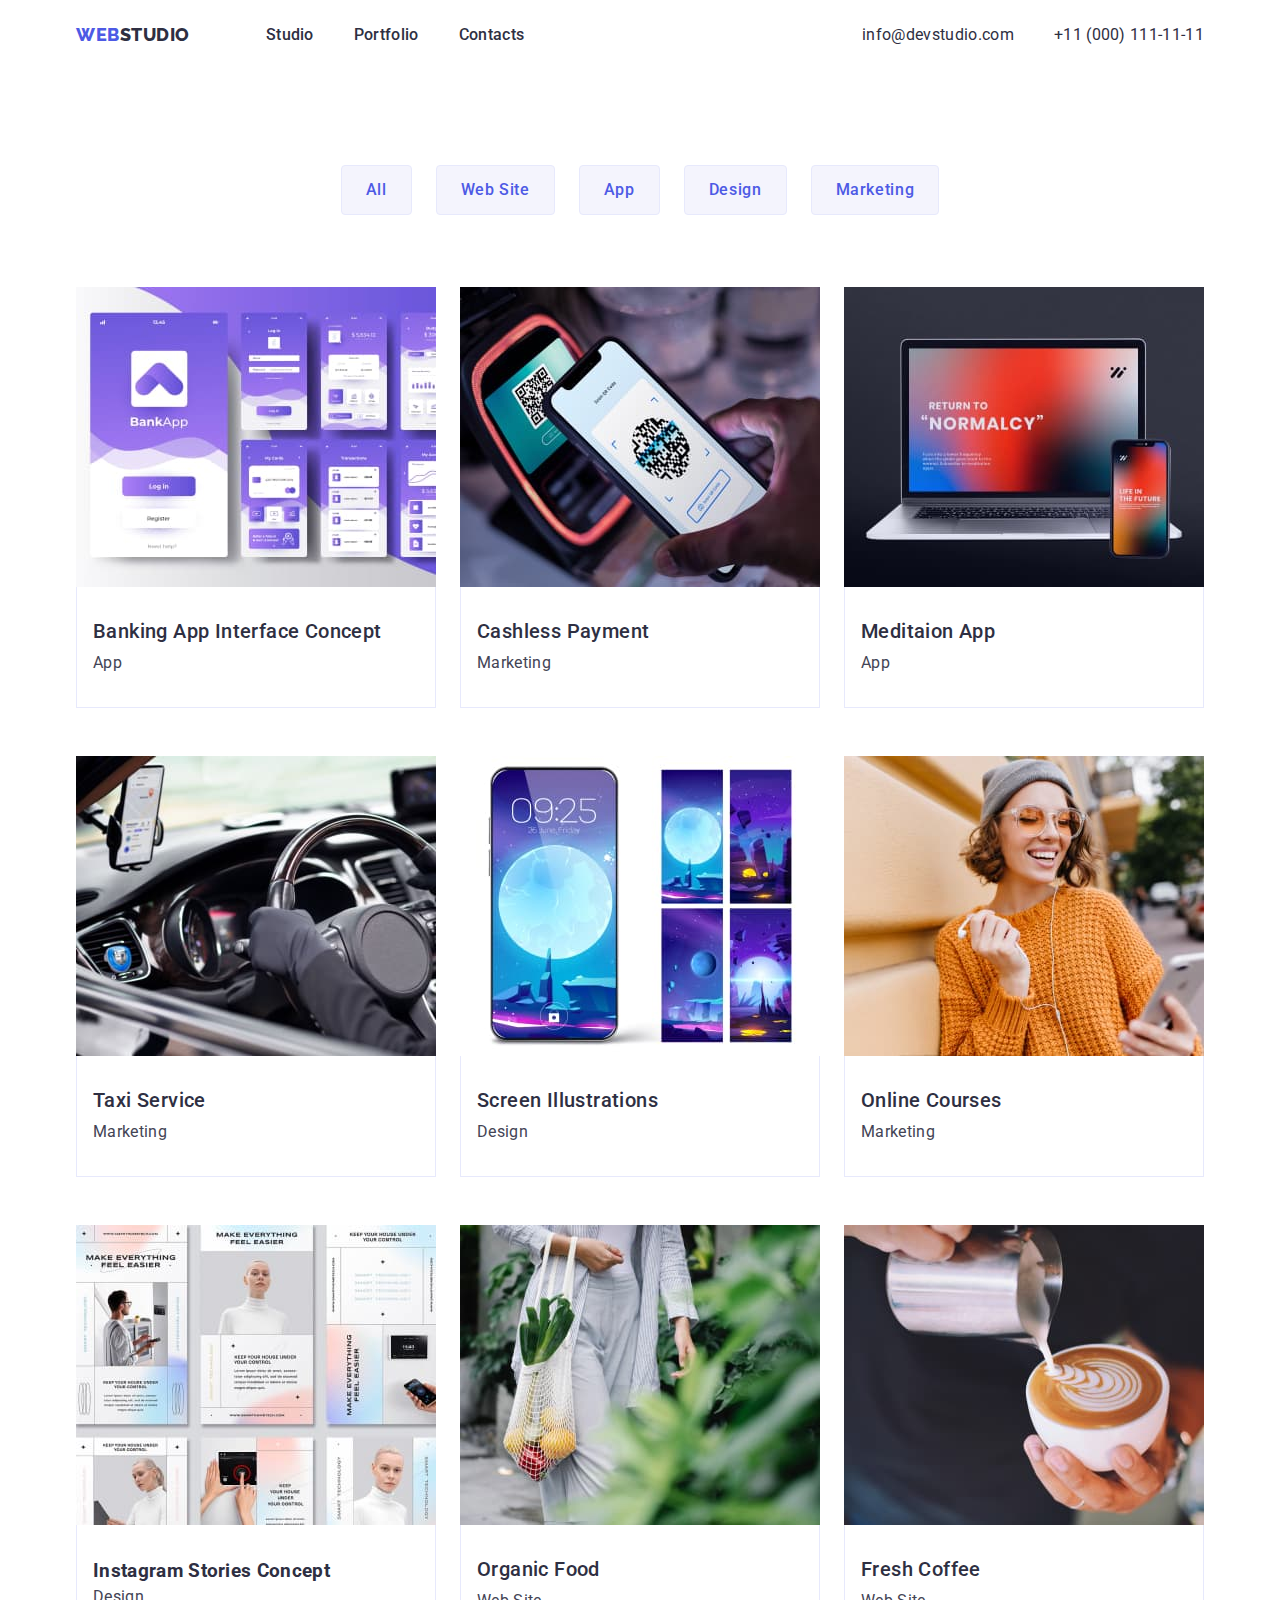
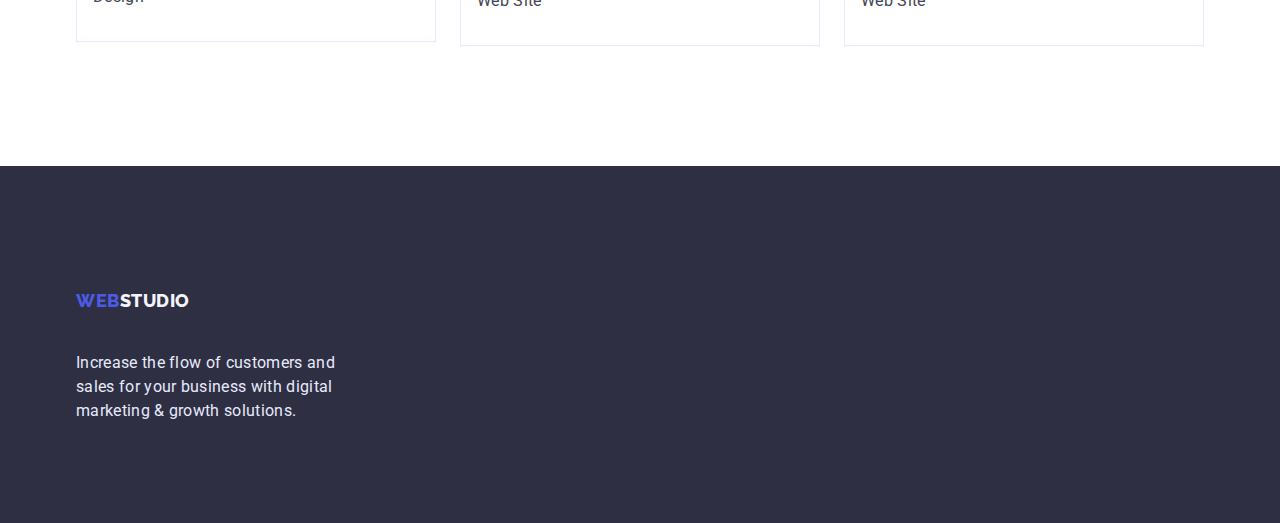
==== portfolio.html @ 6ed80ae7 "Initial commit" ====
<!DOCTYPE html>
<html lang="en">
  <head>
    <meta charset="UTF-8" />
    <meta http-equiv="X-UA-Compatible" content="IE=edge" />
    <meta name="viewport" content="width=device-width, initial-scale=1.0" />
    <title>Portfolio</title>
    <link
          rel="stylesheet"
          href="https://cdnjs.cloudflare.com/ajax/libs/modern-normalize/1.0.0/modern-normalize.min.css"/>
    <link rel="stylesheet" href="./css/styles.css">
    <link rel="preconnect" href="https://fonts.googleapis.com">
    <link rel="preconnect" href="https://fonts.gstatic.com" crossorigin>
    <link href="https://fonts.googleapis.com/css2?family=Raleway:wght@800&family=Roboto:wght@400;500;700;900&display=swap" rel="stylesheet">
  </head>

<!-------------------- HEADER ------------------------->
<header class="header">
  <div class="container">
    <nav class="header-navigation">
         <a class="logo logo-link-header" href="./index.html">
         <span class="logo-color">Web</span>Studio</a>
    
    <ul class="header-list list">
         <li class="header-item">
             <a class="item-nav link" href="./index.html">Studio</a>
         </li>        
         <li class="header-item">
             <a  class="item-nav link" href="./portfolio.html">Portfolio</a>
         </li>
         <li class="header-item">
             <a  class="item-nav link" href="">Contacts</a>
         </li>
    </ul>
    </nav>
       <ul class="header-contact list">
      <li><a class="mail-tel link" href="mailto:info@devstudio.com">info@devstudio.com</a></li>
      <li><a class="mail-tel link" href="tel:+110001111111">+11 (000) 111-11-11</a></li>
    </ul>
  </div>
 </header>
<main>
<!----------------- BTN SECTION -----------------------> 
      <section class="section btn-section">
        <div class="container">
           <h2 class="visually-hidden">Section button</h2>
           <ul class="btn-list list">
             <li class="list-item">       
                 <button class="modal-btn btn"
                 type="button">All</button>
             </li>
             <li class="list-item">
                 <button class="modal-btn btn"
                 type="button">Web Site</button>
             </li>
             <li class="list-item">
                 <button class="modal-btn btn"
                 type="button">App</button>
             </li>
             <li class="list-item">
                 <button class="modal-btn btn"
                 type="button">Design</button>
             </li>
             <li class="list-item">
                 <button class="modal-btn btn"
                 type="button">Marketing</button>
             </li>
           </ul>
<!----------------- IMG SECTION ----------------------->
        <ul class="img-sect-list list">
           <li class="img-list">
             <img src="./images/portfolio/banking.jpg"
             alt="banking"
             width="360"
             height="300"/>
           <div class="text">
               <h3 class="portfolio-text-large">Banking App Interface Concept</h3>
               <p class="portfolio-text-small">App</p>
           </div>
           </li>

           <li class="img-list">
             <img src="./images/portfolio/cashless.jpg"
             alt="cashless"
             width="360"
             height="300"/>
           <div class="text">
               <h3 class="portfolio-text-large">Cashless Payment</h3>
               <p class="portfolio-text-small">Marketing</p>
           </div>               
           </li>

           <li class="img-list">
             <img src="./images/portfolio/meditation.jpg"
             alt="meditation"
             width="360"
             height="300"/>
           <div class="text">
               <h3 class="portfolio-text-large">Meditaion App</h3>
               <p class="portfolio-text-small">App</p>
           </div>
           </li>

           <li class="img-list">
             <img src="./images/portfolio/taxi.jpg"
             alt="taxi"
             width="360"
             height="300"/>
           <div class="text">
               <h3 class="portfolio-text-large">Taxi Service</h3>
               <p class="portfolio-text-small">Marketing</p>
           </div>
           </li>

           <li class="img-list">
             <img src="./images/portfolio/screen.jpg"
             alt="screen"
             width="360"
             height="300"/>
           <div class="text">
               <h3 class="portfolio-text-large">Screen Illustrations</h3>
               <p class="portfolio-text-small">Design</p>
           </div>               
           </li>

          <li class="img-list">
             <img src="./images/portfolio/online.jpg"
             alt="online"
             width="360"
             height="300"/>
           <div class="text">
               <h3 class="portfolio-text-large">Online Courses</h3>
               <p class="portfolio-text-small">Marketing</p>
           </div> 
           </li>

           <li class="img-list">
             <img src="./images/portfolio/instagram.jpg"
             alt="instagram"
             width="360"
             height="300"/>
           <div class="text">
               <h3>Instagram Stories Concept</h3>
               <p class="portfolio-text-small">Design</p>
           </div>       
           </li>

           <li class="img-list">
             <img src="./images/portfolio/organic.jpg"
             alt="organic"
             width="360"
             height="300"/>
           <div class="text">
               <h3 class="portfolio-text-large">Organic Food</h3>
               <p class="portfolio-text-small">Web Site</p>
           </div>
           </li>

           <li class="img-list">
             <img src="./images/portfolio/fresh_coffee.jpg"
             alt="coffee"
             width="360"
             height="300"/>
           <div class="text">
               <h3 class="portfolio-text-large">Fresh Coffee</h3>
               <p class="portfolio-text-small">Web Site</p>
           </div> 
           </li>
        </ul>
        </div>
      </section>
    </main>
<!---------------- FOOTER SECTION --------------------->
    <footer class="footer-block">
      <div class="container">
         <a class="logo logo-link-header" href="./index.html">
         <span class="logo-footer logo-color">Web</span><span class="logo-color-down">Studio</span></a>
         <p class="footer-text">
         Increase the flow of customers and sales for your business with digital
         marketing & growth solutions.
         </p>
      </div>
    </footer>
  </body>
</html>
---- css/styles.css ----
body {
    font-family: 'Roboto', sans-serif;
    color: var(--brand-color);
    font-weight: 400;
    font-size: 16px;
    line-height: 1.5;
    letter-spacing: 0.02em;
}

.visually-hidden {
    position: absolute;
    width: 1px;
    height: 1px;
    margin: -1px;
    border: 0;
    padding: 0;
    white-space: nowrap;
    clip-path: inset(100%);
    clip: rect(0 0 0 0);
    overflow: hidden;
}

:root {
    --brand-color: #2E2F42;
    --color-link: #4D5AE5;
    --color-text: #E7E9FC;
    --hero-title-text-color: #ffffff;
    --description-tel-mail-color: #434455;
    --bg-btn-foot-color: #f4f4fd;
    --secondaty-font: 'Raleway', sans-serif;
}

h1,
h2,
h3,
h4,
h5,
p {
    margin: 0;
}

ul {
    margin: 0;
    padding: 0;
}

img {
    display: block;
    max-width: 100%;
    height: auto;
  }

.list {
    list-style: none;
}

.link {
    color: var(--brand-color);
}

.link:hover {
    color: var(--color-link);
    text-decoration-line: underline;
}

a, li {
    list-style-type: none;
    text-decoration: none;
}

.container {
    width: 1158px;
    margin: 0 auto;
    padding: 0 15px;
}
/* outline: 2px solid red;  */

.section {
    padding: 120px 0;
}

.header {
    border-bottom: 1px solid var(--primary-border-color);
}

.header .container {
    display: flex;
    align-items: center;
}

.header-navigation {
    display: flex;
    align-items: center;
}

.email-tel-position {
    display: flex;
    flex-direction: row-reverse;  
}

.logo-link-header {
    font-weight: 800;
    line-height: 1.17;  
    display: flex;
    align-items: center;
    letter-spacing: 0.03em;
    text-transform: uppercase;
}

.logo {
    font-family: 'Raleway', sans-serif;
    font-size: 18px;
    color: var(--brand-color);
    text-decoration: none;
    padding-left: 156px;
    display: flex;
    flex-direction: row;
    align-items: flex-start;
    padding: 24px 0;
} 

.logo-color {
    color: var(--color-link);
    list-style: none;
    text-decoration: none;
}

/* --- HEADER ---  */
.header-list {
    margin-left: 76px;
    display: flex;
    flex-direction: row;    
    gap: 40px;   
}

.header-item {
    list-style: none;
    text-decoration: none;
}

.header-contact {
    display: flex;
    margin-left: auto;
    gap: 40px;   
}

.contact-item:not(:first-child) {
    margin-left: 40px;
}

.item-nav {
    font-weight: 500;
    list-style: none;
    padding: 24px 0;
}

.mail-tel {
    font-style: normal;
    color: var(--brand-color);
    gap: 40px;
    padding-top: 24px;
    padding-bottom: 24px;
}

.mail-tel:hover {
    color: var(--color-link);
}

/* --- HERO SECTION ---  */
.wrapper {
  padding: 188px 0;
  background-color: var(--brand-color);
}

.wrapper .container {
    display: flex;
    flex-direction: column;
    align-items: center;
}

.hero-text {
    margin-bottom: 48px;
    max-width: 496px;
    text-align: center;  
    font-size: 56px;
    line-height: 1.1;
    letter-spacing: 0.02em;
    color: var(--color-text)
}

.hero-button {
    background: var(--color-link);
    box-shadow: 0px 4px 4px rgba(0, 0, 0, 0.15);
    border-radius: 4px;
    padding: 16px 32px;
    font-family: inherit;
    font-weight: 500;
    font-size: 16px;
    line-height: 1.5;
    letter-spacing: 0.04em;
    color: var(--hero-title-text-color);
    cursor: pointer;
}

.hero-text-btn {
    color: #FFFFFF;
    font-family:  inherit;
    font-weight: 500;
    font-size: 16px;
    line-height: 1.5;
    letter-spacing: 0.04em;
}

/* --- ABOUT SECTION ---  */
.about {
    padding-bottom: 0;
}
  
.about-list {
    display: flex;
    gap: 24px;
}

.about-item {
    width: calc((100%-72px) / 4);
}

.about-name {
    color: var(--brand-color);
    font-weight: 500;
    font-size: 20px;
    margin-bottom: 8px;
    line-height: 0.83;
    letter-spacing: 0.02em;
}

.about-name-text {
    color: var(--description-tel-mail-color);
    font-weight: 400;
} 

/* ---  WORKING  --- */
.what-section {
    text-align: center;
    color: var(--brand-color);
}

.section-name {
    font-weight: 700;
    font-size: 36px;
    line-height: 1.11;
    margin-bottom: 72px;
    letter-spacing: 0.02em;
    text-transform: capitalize;
    text-align: center;
    color: var(--brand-color);
}

.working-list {
    display: flex;
    gap: 24px;
}

.working-item {
    width: calc((100%-48px) / 3);
    max-width: 360px;
}

.working-list .container {
    background: linear-gradient(
      0deg,
      rgba(77, 90, 229, 0.1),
      rgba(77, 90, 229, 0.1)
    );
    background-blend-mode: soft-light, normal;
    border: 1px solid var(--primary-border-color);
}

/* ---  EMPLOYEES SECTION  --- */
.employees-section {
    background-color: var(--bg-btn-foot-color);
}
.name-empl {
    font-weight: 500;
    font-size: 20px;
    line-height: 1.2;
    margin-bottom: 8px;
}

.empl-list {
    display: flex;
    flex-wrap: wrap;
    gap: 24px;
}

.empl-item {
    width: calc((100%-72px) / 4);
    max-width: 264px; 
    background: var(--primary-bg-color);
    box-shadow: 0px 1px 6px rgba(46, 47, 66, 0.08),
      0px 1px 1px rgba(46, 47, 66, 0.16), 0px 2px 1px rgba(46, 47, 66, 0.08);
    border-radius: 0px 0px 4px 4px;
}

.empl-content {
    text-align: center;
    padding: 32px 0;
    background: #FFFFFF;
}

/* ---  FOOTER SECTION  --- */
.footer-block {
    background: #2E2F42;
    padding: 100px 0;
}

.footer-text {
    color: var(--color-text);
    max-width: 264px;
}

.logo-color-down {
    color: #F4F4FD;
}

.logo-footer {
    padding: 0;
    margin-bottom: 16px;
}

/* ---  BTN SECTION  --- */
.btn-section {
    padding-top: 96px;
    justify-content: center;
    gap: 24px;
}

.btn-list {
    display: flex;
    justify-content: center;
    gap: 24px; 
    margin-bottom: 72px;
}

.btn {
    padding: 12px 24px;
    border-radius: 4px;
    cursor: pointer;
    font-family: inherit;
    justify-content: center;
    gap: 24px;
}

.modal-btn {
    background: #F4F4FD;
    color: var(--color-link);
    border: 1px solid #e7e9fc;
    font-family: inherit;
    font-weight: 500;
    font-size: 16px;
    line-height: 1.5;
    letter-spacing: 0.04em;
    padding: 12px 24px;
}
 /* box-shadow: 0px 3px 1px rgba(0, 0, 0, 0.1), 0px 2px 1px rgba(0, 0, 0, 0.08),
          0px 2px 2px rgba(0, 0, 0, 0.12); */
.btn:hover,
.btn:focus {   
    background-color: #404BBF;
}

/* ---  IMG SECTION  --- */
.img-sect-list {
    display: flex;
    flex-wrap: wrap;
    gap: 48px;
    column-gap: 24px;
}

.img-list{
    width: calc((100%-48px) / 3);
    max-width: 360px;
}

.img-list .text {
    padding: 32px 16px;
    border: 1px solid #E7E9FC;
    border-top: none;
}
  
.modal-btn:hover {
    background: var(--color-link);
    color: var(--color-text);
    border-color: var(--color-link);
}

.portfolio-text-large {
    color: var(--brand-color);
    font-weight: 500;
    font-size: 20px;
    line-height: 1.2;
    letter-spacing: 0.02em;
    margin-bottom: 8px;
}

.portfolio-text-small {
    color: #434455; 
}
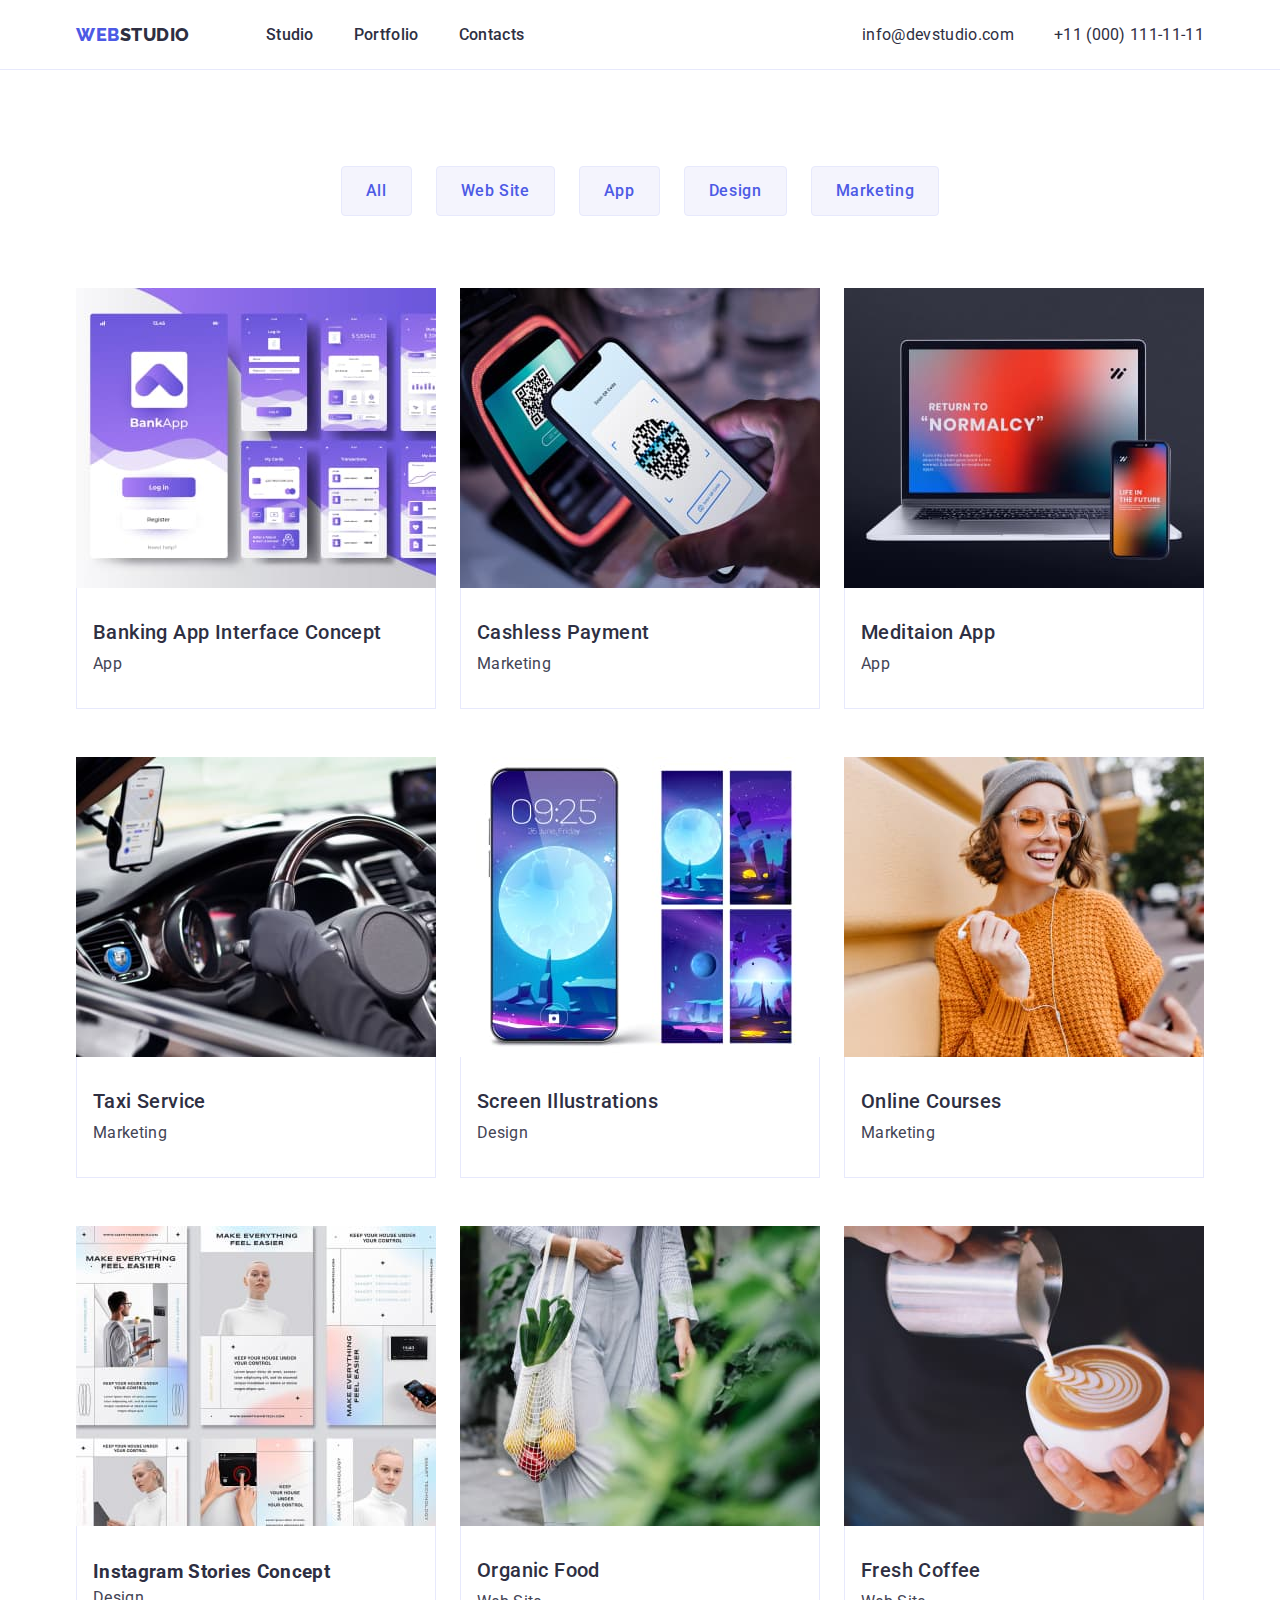
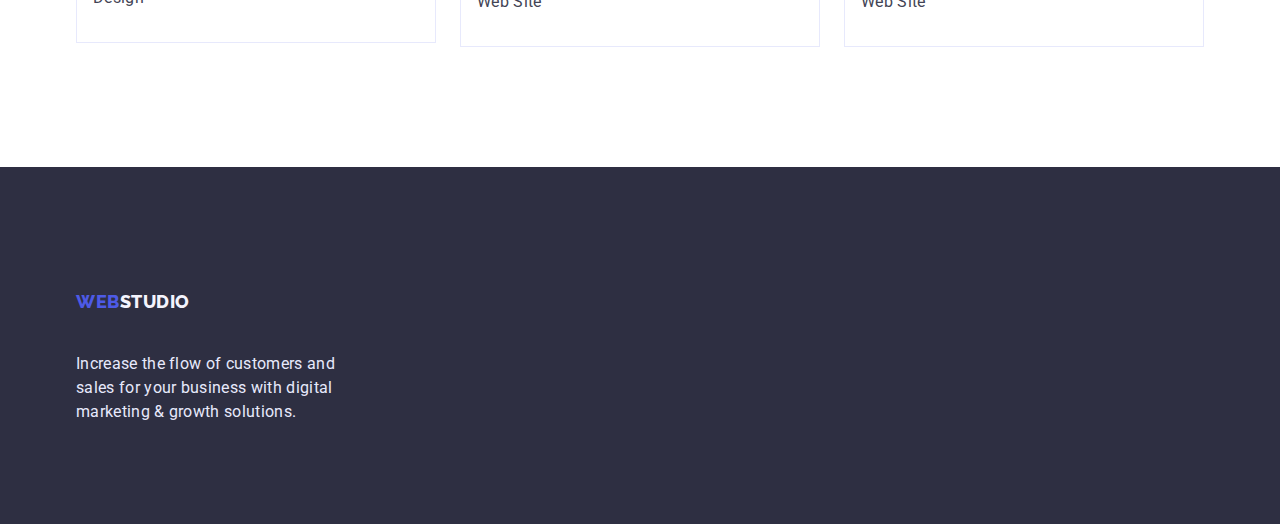
==== commit 3f997f1e: "dd" ====
--- a/portfolio.html
+++ b/portfolio.html
@@ -173,8 +173,8 @@
 <!---------------- FOOTER SECTION --------------------->
     <footer class="footer-block">
       <div class="container">
-         <a class="logo logo-link-header" href="./index.html">
-         <span class="logo-footer logo-color">Web</span><span class="logo-color-down">Studio</span></a>
+         <a class="logo-footer logo logo-link-header" href="./index.html">
+         <span class="logo-color">Web</span><span class="logo-color-down">Studio</span></a>
          <p class="footer-text">
          Increase the flow of customers and sales for your business with digital
          marketing & growth solutions.
--- a/css/styles.css
+++ b/css/styles.css
@@ -60,9 +60,10 @@
 
 .link:hover {
     color: var(--color-link);
-    text-decoration-line: underline;
-}
-
+
+}
+/* text-decoration-line: underline; */
+ 
 a, li {
     list-style-type: none;
     text-decoration: none;
@@ -80,7 +81,7 @@
 }
 
 .header {
-    border-bottom: 1px solid var(--primary-border-color);
+    border-bottom: 1px solid var(--color-text);
 }
 
 .header .container {
@@ -324,9 +325,10 @@
 }
 
 .logo-footer {
-    padding: 0;
+
     margin-bottom: 16px;
 }
+/* padding: 0; */
 
 /* ---  BTN SECTION  --- */
 .btn-section {
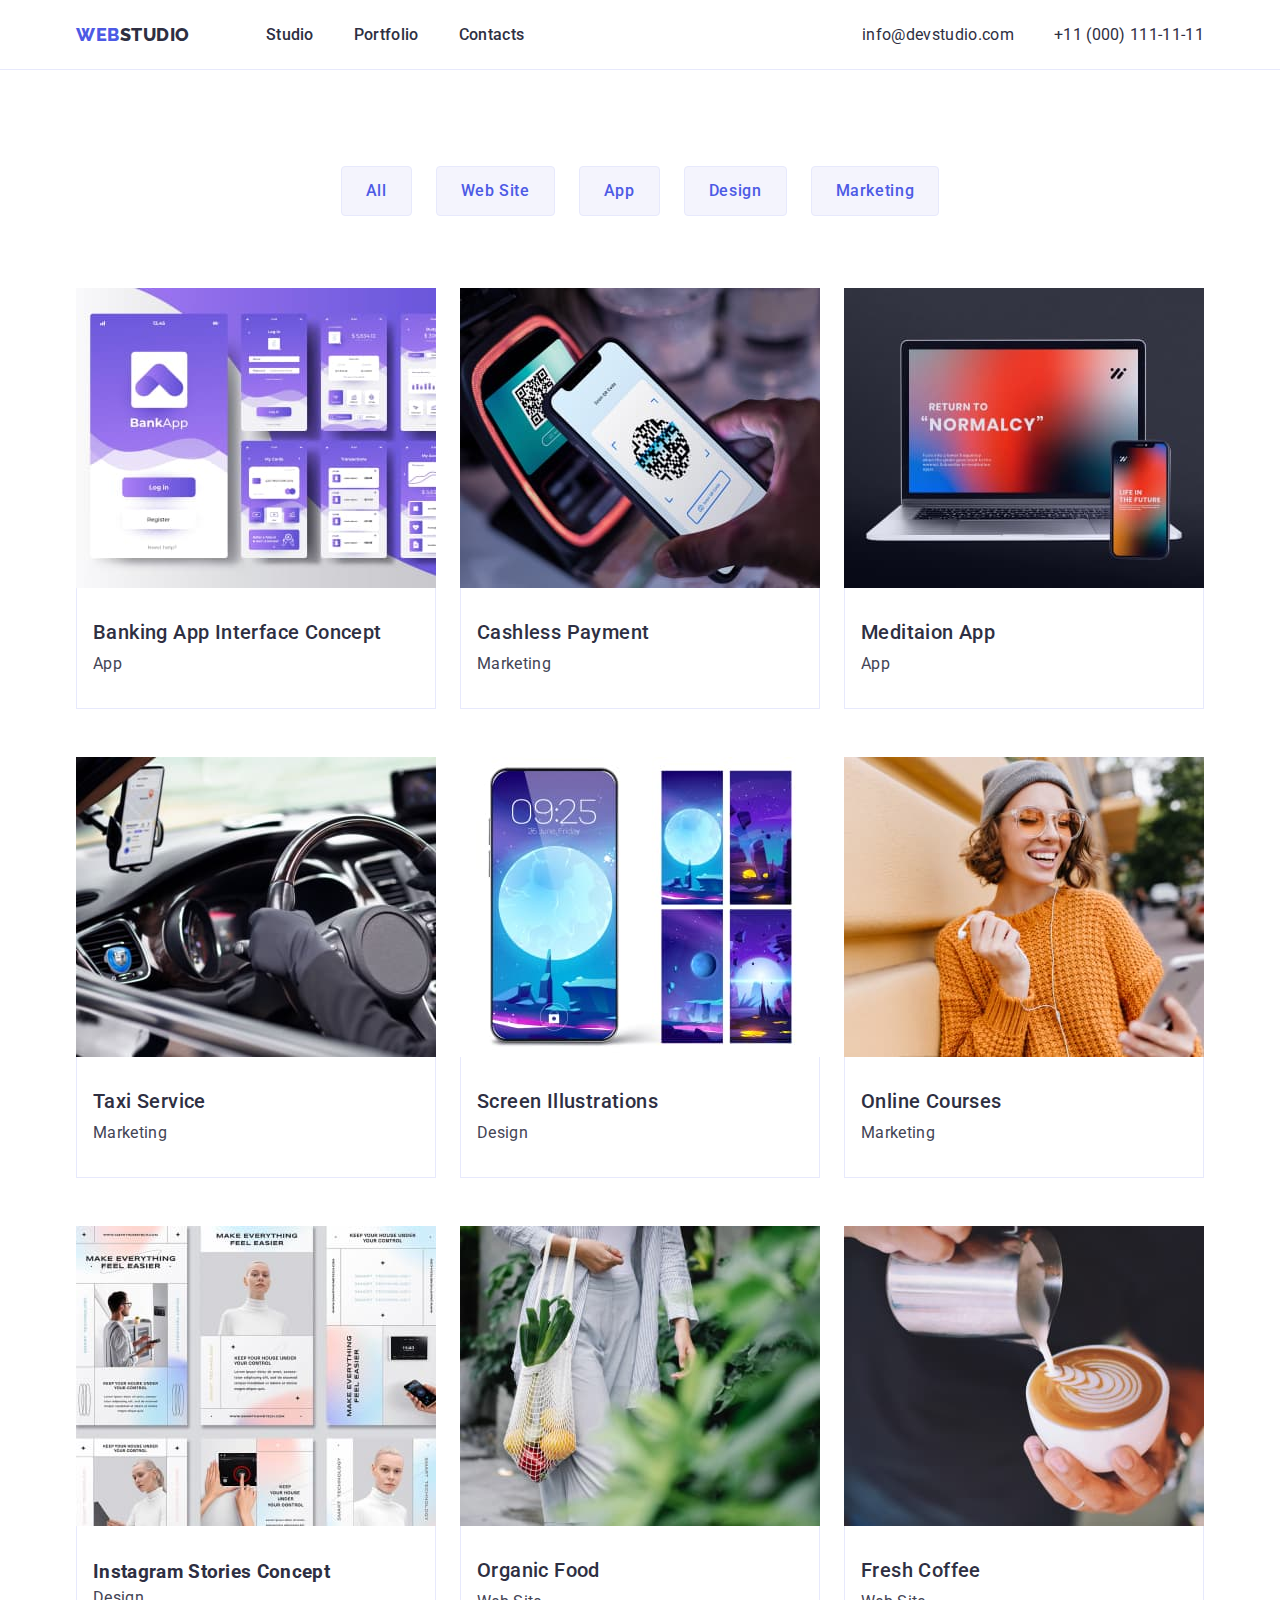
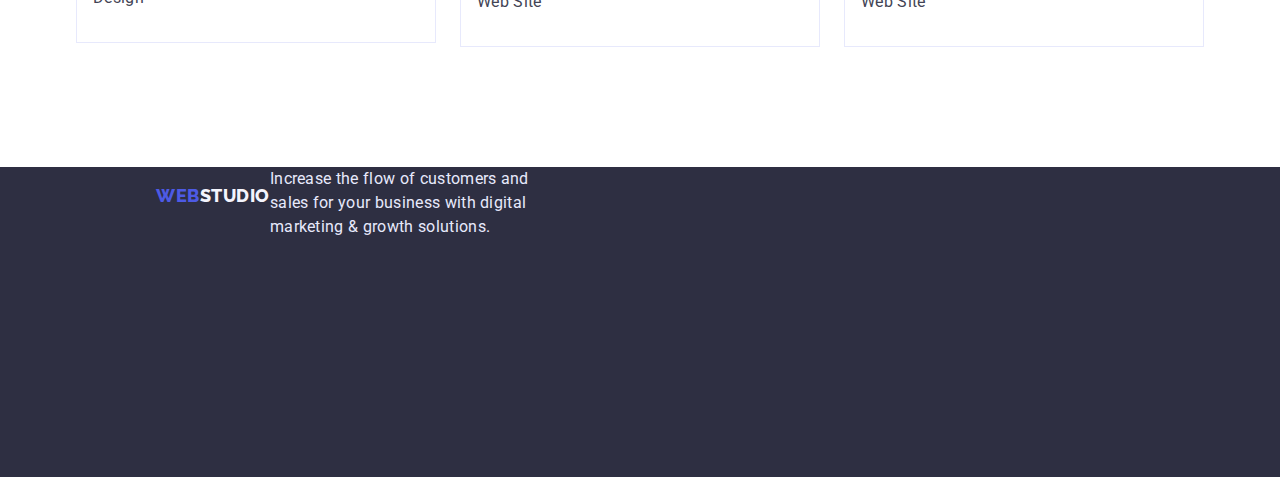
==== commit 4e46e819: "sprite" ====
--- a/portfolio.html
+++ b/portfolio.html
@@ -1,19 +1,20 @@
 <!DOCTYPE html>
 <html lang="en">
   <head>
-    <meta charset="UTF-8" />
-    <meta http-equiv="X-UA-Compatible" content="IE=edge" />
-    <meta name="viewport" content="width=device-width, initial-scale=1.0" />
+    <meta charset="UTF-8">
+    <meta http-equiv="X-UA-Compatible" content="IE=edge">
+    <meta name="viewport" content="width=device-width, initial-scale=1.0">
     <title>Portfolio</title>
     <link
           rel="stylesheet"
-          href="https://cdnjs.cloudflare.com/ajax/libs/modern-normalize/1.0.0/modern-normalize.min.css"/>
+          href="https://cdnjs.cloudflare.com/ajax/libs/modern-normalize/1.0.0/modern-normalize.min.css">
     <link rel="stylesheet" href="./css/styles.css">
     <link rel="preconnect" href="https://fonts.googleapis.com">
     <link rel="preconnect" href="https://fonts.gstatic.com" crossorigin>
     <link href="https://fonts.googleapis.com/css2?family=Raleway:wght@800&family=Roboto:wght@400;500;700;900&display=swap" rel="stylesheet">
   </head>
 
+  <body>
 <!-------------------- HEADER ------------------------->
 <header class="header">
   <div class="container">
--- a/css/styles.css
+++ b/css/styles.css
@@ -5,6 +5,11 @@
     font-size: 16px;
     line-height: 1.5;
     letter-spacing: 0.02em;
+    box-sizing: border-box;
+}
+
+*, *::before, *::after {
+    box-sizing: inherit;
 }
 
 .visually-hidden {
@@ -30,12 +35,7 @@
     --secondaty-font: 'Raleway', sans-serif;
 }
 
-h1,
-h2,
-h3,
-h4,
-h5,
-p {
+h1, h2, h3, h4, h5, p {
     margin: 0;
 }
 
@@ -52,18 +52,19 @@
 
 .list {
     list-style: none;
+    padding: 0;
+    margin: 0;
 }
 
 .link {
     color: var(--brand-color);
 }
 
-.link:hover {
+.link:hover, 
+.link:focus {
     color: var(--color-link);
-
-}
-/* text-decoration-line: underline; */
- 
+}
+
 a, li {
     list-style-type: none;
     text-decoration: none;
@@ -73,8 +74,9 @@
     width: 1158px;
     margin: 0 auto;
     padding: 0 15px;
-}
-/* outline: 2px solid red;  */
+
+    /* outline: 2px solid white; */
+}
 
 .section {
     padding: 120px 0;
@@ -113,7 +115,6 @@
     font-size: 18px;
     color: var(--brand-color);
     text-decoration: none;
-    padding-left: 156px;
     display: flex;
     flex-direction: row;
     align-items: flex-start;
@@ -169,9 +170,24 @@
 
 /* --- HERO SECTION ---  */
 .wrapper {
-  padding: 188px 0;
-  background-color: var(--brand-color);
-}
+    padding: 188px 0;
+    background-color: #434455;
+    background-image:  linear-gradient(
+        rgba(46, 47, 66, 0.7),
+        rgba(46, 47, 66, 0.7)
+     ),
+       url(../images/peopleoffice.jpg);
+    background-size: cover;
+    background-position: center;
+    background-repeat: no-repeat;
+    max-width: 1440px;
+    max-height: 600px;
+    margin-left: auto;
+    margin-right: auto;
+}
+/* .container-fluid {
+
+} */
 
 .wrapper .container {
     display: flex;
@@ -224,6 +240,34 @@
 
 .about-item {
     width: calc((100%-72px) / 4);
+
+}
+
+.about-item::before {
+    display: block;
+    content: "";
+    height: 112px;
+    /* outline: 1px solid red; */
+    background: #F4F4FD;
+    border-radius: 4px;
+    background-position: center;
+    background-repeat: no-repeat;
+}
+
+.about-item:nth-child(1)::before {
+    background-image: url(../images/icons.svg/optimize/antenna.svg);
+}
+
+.about-item:nth-child(2)::before {
+    background-image: url(../images/icons.svg/optimize/clock.svg);
+}
+
+.about-item:nth-child(3)::before {
+    background-image: url(../images/icons.svg/optimize/diagram.svg);
+}
+
+.about-item:nth-child(4)::before {
+    background-image: url(../images/icons.svg/optimize/astronaut.svg);
 }
 
 .about-name {
@@ -233,11 +277,13 @@
     margin-bottom: 8px;
     line-height: 0.83;
     letter-spacing: 0.02em;
+    padding-top: 8px;
 }
 
 .about-name-text {
     color: var(--description-tel-mail-color);
     font-weight: 400;
+
 } 
 
 /* ---  WORKING  --- */
@@ -265,6 +311,9 @@
 .working-item {
     width: calc((100%-48px) / 3);
     max-width: 360px;
+    box-shadow: 0px 1px 6px rgba(46, 47, 66, 0.08),
+        0px 1px 1px rgba(46, 47, 66, 0.16), 
+        0px 2px 1px rgba(46, 47, 66, 0.08);
 }
 
 .working-list .container {
@@ -309,15 +358,109 @@
     background: #FFFFFF;
 }
 
+/* ---  Customers SECTION  --- */
+.customers-section {
+    outline: 4px solid orange;
+}
+
+.customers-list {
+    outline: 4px solid violet;
+    min-height: 200px;
+    justify-content: center;
+    gap: 24px;
+}
+
+.customers-item {
+    /* outline: 4px solid orange; */
+    display: flex;
+    justify-content: center;
+    gap: 24px; 
+}
+/* .btn {
+    padding: 12px 24px;
+    border-radius: 4px;
+    cursor: pointer;
+    font-family: inherit;
+    justify-content: center;
+    gap: 24px;
+}
+
+.modal-btn {
+    background: #F4F4FD;
+    color: var(--color-link);
+    border: 1px solid #e7e9fc;
+    font-family: inherit;
+    font-weight: 500;
+    font-size: 16px;
+    line-height: 1.5;
+    letter-spacing: 0.04em;
+    padding: 12px 24px; */
+
+
+
 /* ---  FOOTER SECTION  --- */
+.footer-block .container {
+    display: flex;
+    align-items: center;
+    /* align-self: */
+}
+
 .footer-block {
-    background: #2E2F42;
-    padding: 100px 0;
-}
+    margin-left: auto;
+    margin-right: auto;
+    background-color: #2E2F42;
+    width: 1440px;
+    height: 310px;
+    display: inline-block;
+
+/* outline: 4px solid orange; */
+}
+
+/* .container {
+    width: 1158px;
+    margin: 0 auto;
+    padding: 0 15px;
+
+    outline: 2px solid white;
+} */
+
+.cont-footer-logo {
+    margin-right: 120px;
+    /* outline: 4px solid green; */
+} 
 
 .footer-text {
     color: var(--color-text);
     max-width: 264px;
+    /* margin-top: 142px; */
+
+}
+/* 
+margin-left: 76px;
+display: flex;
+flex-direction: row;    
+gap: 40px;    */
+
+.icon-footer {
+/* margin-left: 540px; */
+
+    position: absolute;
+    display: flex;
+    flex-direction: inherit;
+    /* outline: 5px solid wheat; */
+}
+
+.icon {  
+    background: rgba(255, 255, 255, 0.1);
+    display: inline-block;
+    content: "";
+    height: 40px;
+    width: 40px;
+    /* outline: 1px solid yellow; */
+    border-radius: 50% 50%;
+    background-position: center;
+    background-repeat: no-repeat;
+    padding: 8px;
 }
 
 .logo-color-down {
@@ -325,8 +468,9 @@
 }
 
 .logo-footer {
-
-    margin-bottom: 16px;
+padding: 0;
+margin-bottom: 16px;
+
 }
 /* padding: 0; */
 
@@ -363,12 +507,15 @@
     line-height: 1.5;
     letter-spacing: 0.04em;
     padding: 12px 24px;
-}
- /* box-shadow: 0px 3px 1px rgba(0, 0, 0, 0.1), 0px 2px 1px rgba(0, 0, 0, 0.08),
-          0px 2px 2px rgba(0, 0, 0, 0.12); */
+
+}
+
 .btn:hover,
 .btn:focus {   
     background-color: #404BBF;
+    box-shadow: 0px 3px 1px rgba(0, 0, 0, 0.1), 
+        0px 2px 1px rgba(0, 0, 0, 0.08),
+        0px 2px 2px rgba(0, 0, 0, 0.12);
 }
 
 /* ---  IMG SECTION  --- */
@@ -389,7 +536,14 @@
     border: 1px solid #E7E9FC;
     border-top: none;
 }
-  
+
+.img-sect-list:hover 
+.img-list:hover {
+    box-shadow: 0px 1px 6px rgba(46, 47, 66, 0.08),
+        0px 1px 1px rgba(46, 47, 66, 0.16), 
+        0px 2px 1px rgba(46, 47, 66, 0.08);
+}
+
 .modal-btn:hover {
     background: var(--color-link);
     color: var(--color-text);
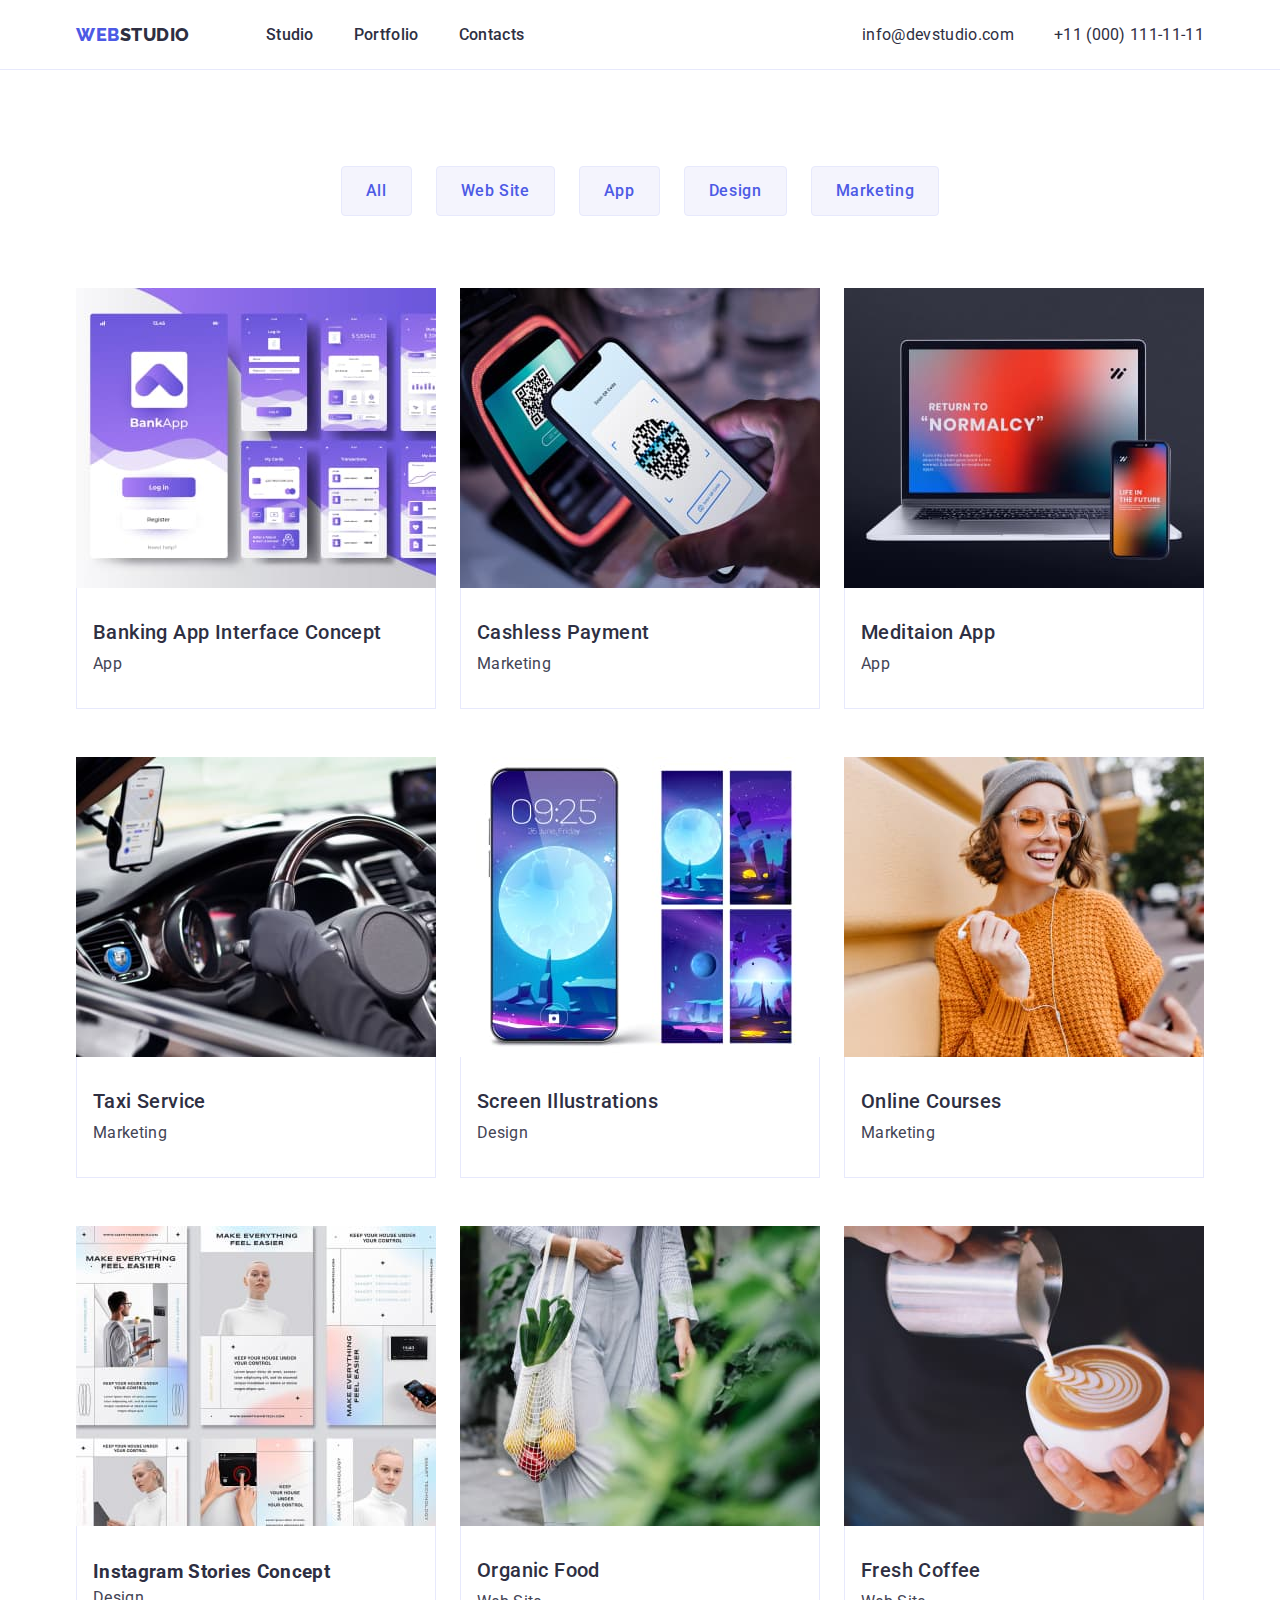
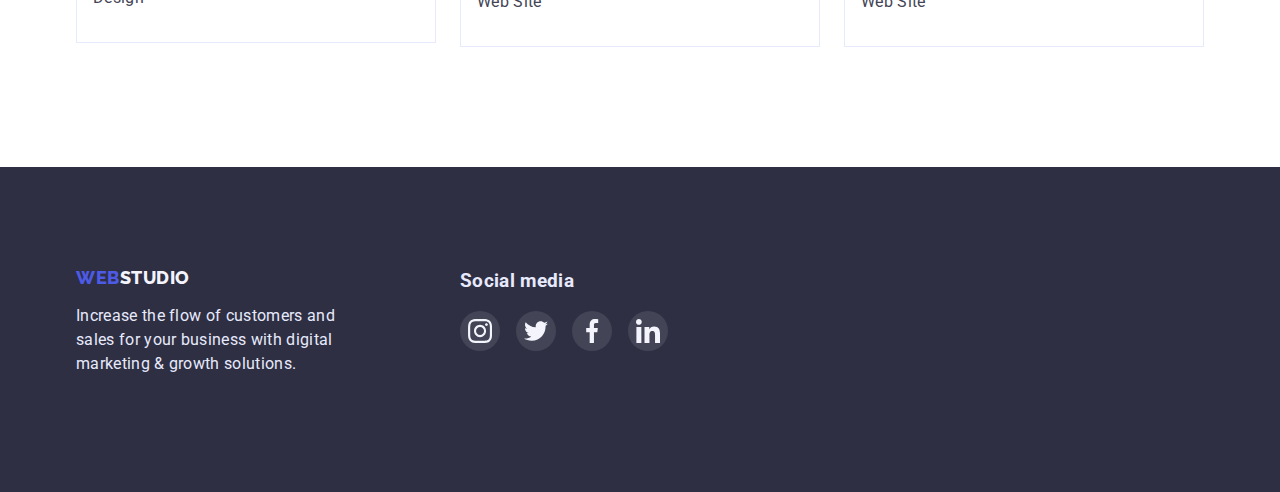
==== commit 775328c4: "4 dz" ====
--- a/portfolio.html
+++ b/portfolio.html
@@ -172,15 +172,54 @@
       </section>
     </main>
 <!---------------- FOOTER SECTION --------------------->
-    <footer class="footer-block">
-      <div class="container">
-         <a class="logo-footer logo logo-link-header" href="./index.html">
-         <span class="logo-color">Web</span><span class="logo-color-down">Studio</span></a>
-         <p class="footer-text">
-         Increase the flow of customers and sales for your business with digital
-         marketing & growth solutions.
-         </p>
-      </div>
-    </footer>
+<footer class="footer-block">
+  <div class="footer-container container">
+    <div>
+      <a class="logo-footer logo logo-link-header" href="./index.html">
+      <span class="logo-color">Web</span><span class="logo-color-down">Studio</span></a>
+      <p class="footer-text">
+        Increase the flow of customers and sales for your business with digital
+        marketing & growth solutions.
+      </p>
+    </div>
+    <div>
+     <h3 class="footer-text">Social media</h3>
+
+     <ul class="footer-social-list list">
+       <li class="footer-sicial-item">
+         <a href="/" class="footer-social-link link"
+           ><svg class="footer-social-icon" width="24" height="24">
+             <use href="./images/icons.svg/sprite_symboldefs.svg#icon-instagram"></use>
+           </svg>
+         </a>
+       </li>
+
+       <li class="footer-sicial-item">
+         <a href="/" class="footer-social-link link"
+           ><svg class="footer-social-icon" width="24" height="24">
+             <use href="./images/icons.svg/sprite_symboldefs.svg#icon-twitter"></use>
+           </svg>
+         </a>
+       </li>
+
+       <li class="footer-sicial-item">
+         <a href="/" class="footer-social-link link"
+           ><svg class="footer-social-icon" width="24" height="24">
+             <use href="./images/icons.svg/sprite_symboldefs.svg#icon-facebook"></use>
+           </svg>
+         </a>
+       </li>
+
+       <li class="footer-sicial-item">
+         <a href="/" class="footer-social-link link"
+           ><svg class="footer-social-icon" width="24" height="24">
+             <use href="./images/icons.svg/sprite_symboldefs.svg#icon-linkedin"></use>
+           </svg>
+         </a>
+       </li>
+     </ul>
+   </div>
+ </div>
+</footer>
   </body>
 </html>--- a/css/styles.css
+++ b/css/styles.css
@@ -6,10 +6,6 @@
     line-height: 1.5;
     letter-spacing: 0.02em;
     box-sizing: border-box;
-}
-
-*, *::before, *::after {
-    box-sizing: inherit;
 }
 
 .visually-hidden {
@@ -28,10 +24,12 @@
 :root {
     --brand-color: #2E2F42;
     --color-link: #4D5AE5;
+    --ocean: #404BBF;
     --color-text: #E7E9FC;
     --hero-title-text-color: #ffffff;
     --description-tel-mail-color: #434455;
     --bg-btn-foot-color: #f4f4fd;
+    --success-color: #31D0AA;
     --secondaty-font: 'Raleway', sans-serif;
 }
 
@@ -185,9 +183,6 @@
     margin-left: auto;
     margin-right: auto;
 }
-/* .container-fluid {
-
-} */
 
 .wrapper .container {
     display: flex;
@@ -330,6 +325,7 @@
 .employees-section {
     background-color: var(--bg-btn-foot-color);
 }
+
 .name-empl {
     font-weight: 500;
     font-size: 20px;
@@ -343,46 +339,83 @@
     gap: 24px;
 }
 
+.team-icon-list {
+	display: flex;
+	justify-content: center;
+	gap: 24px;
+    margin-top: 8px;
+}
+
+.team-sicial-item {
+	width: 40px;
+	height: 40px;
+}
+
+.empl-content {
+	text-align: center;
+	padding: 32px 0;
+    background: #FFFFFF;
+}
+
 .empl-item {
-    width: calc((100%-72px) / 4);
-    max-width: 264px; 
-    background: var(--primary-bg-color);
-    box-shadow: 0px 1px 6px rgba(46, 47, 66, 0.08),
-      0px 1px 1px rgba(46, 47, 66, 0.16), 0px 2px 1px rgba(46, 47, 66, 0.08);
-    border-radius: 0px 0px 4px 4px;
-}
-
-.empl-content {
-    text-align: center;
-    padding: 32px 0;
-    background: #FFFFFF;
+	width: calc((100%-72px) / 4);
+	max-width: 264px;
+	background: var(--primary-bg-color);
+	box-shadow: 0px 1px 6px rgba(46, 47, 66, 0.08), 0px 1px 1px rgba(46, 47, 66, 0.16), 0px 2px 1px rgba(46, 47, 66, 0.08);
+	border-radius: 0px 0px 4px 4px;
+}
+
+.team-social-link {
+	display: flex;
+	align-items: center;
+	justify-content: center;
+	width: 100%;
+	height: 100%;
+	border-radius: 50%;
+	background-color: var(--color-link);
+}
+
+.team-social-link:hover,
+.team-social-link:focus {
+	background-color: var(--ocean);
 }
 
 /* ---  Customers SECTION  --- */
 .customers-section {
-    outline: 4px solid orange;
+    padding-top: 130px;
+    /* outline: 4px solid orange; */
 }
 
 .customers-list {
-    outline: 4px solid violet;
-    min-height: 200px;
-    justify-content: center;
-    gap: 24px;
+    /* outline: 4px solid violet; */
+	display: flex;
+	gap: 24px;
 }
 
 .customers-item {
     /* outline: 4px solid orange; */
-    display: flex;
-    justify-content: center;
-    gap: 24px; 
-}
-/* .btn {
-    padding: 12px 24px;
-    border-radius: 4px;
-    cursor: pointer;
-    font-family: inherit;
-    justify-content: center;
-    gap: 24px;
+	width: 168px;
+	height: 88px;
+}
+
+.customers-link {
+	color: #8e8f99;
+	border: 2px solid #8e8f99;
+	border-radius: 4px;
+	width: 100%;
+	height: 100%;
+	display: flex;
+	align-items: center;
+	justify-content: center;
+}
+
+.customers-link:is(:hover, :focus) {
+	border-color: var(--ocean);
+	color: var(--ocean);
+}
+
+.customers-icon {
+	fill: currentColor;
 }
 
 .modal-btn {
@@ -394,60 +427,50 @@
     font-size: 16px;
     line-height: 1.5;
     letter-spacing: 0.04em;
-    padding: 12px 24px; */
-
-
+    padding: 12px 24px; 
+}
 
 /* ---  FOOTER SECTION  --- */
-.footer-block .container {
-    display: flex;
-    align-items: center;
-    /* align-self: */
+
+.footer-social-list {
+	display: flex;
+	gap: 16px;
+}
+
+.footer-sicial-item {
+	width: 40px;
+	height: 40px;
+}
+
+.footer-social-link {
+	display: flex;
+	align-items: center;
+	justify-content: center;
+	width: 100%;
+	height: 100%;
+	border-radius: 50%;
+	background-color: rgba(255, 255, 255, 0.1);
+}
+
+.footer-social-link:focus,
+.footer-social-link:hover {
+	background-color: var(--success-color);
 }
 
 .footer-block {
-    margin-left: auto;
-    margin-right: auto;
-    background-color: #2E2F42;
-    width: 1440px;
-    height: 310px;
-    display: inline-block;
-
-/* outline: 4px solid orange; */
-}
-
-/* .container {
-    width: 1158px;
-    margin: 0 auto;
-    padding: 0 15px;
-
-    outline: 2px solid white;
-} */
+    background: var(--brand-color);
+    padding: 100px 0;
+}
 
 .cont-footer-logo {
     margin-right: 120px;
     /* outline: 4px solid green; */
 } 
 
-.footer-text {
-    color: var(--color-text);
-    max-width: 264px;
-    /* margin-top: 142px; */
-
-}
-/* 
-margin-left: 76px;
-display: flex;
-flex-direction: row;    
-gap: 40px;    */
-
-.icon-footer {
-/* margin-left: 540px; */
-
-    position: absolute;
-    display: flex;
-    flex-direction: inherit;
-    /* outline: 5px solid wheat; */
+.footer-text { 
+    color: var(--color-text); 
+    margin-bottom: 16px; 
+    max-width: 264px; 
 }
 
 .icon {  
@@ -470,9 +493,12 @@
 .logo-footer {
 padding: 0;
 margin-bottom: 16px;
-
-}
-/* padding: 0; */
+}
+
+.footer-container{ 
+    display: flex; 
+    gap: 120px; 
+}
 
 /* ---  BTN SECTION  --- */
 .btn-section {
@@ -507,7 +533,6 @@
     line-height: 1.5;
     letter-spacing: 0.04em;
     padding: 12px 24px;
-
 }
 
 .btn:hover,
@@ -537,7 +562,6 @@
     border-top: none;
 }
 
-.img-sect-list:hover 
 .img-list:hover {
     box-shadow: 0px 1px 6px rgba(46, 47, 66, 0.08),
         0px 1px 1px rgba(46, 47, 66, 0.16), 
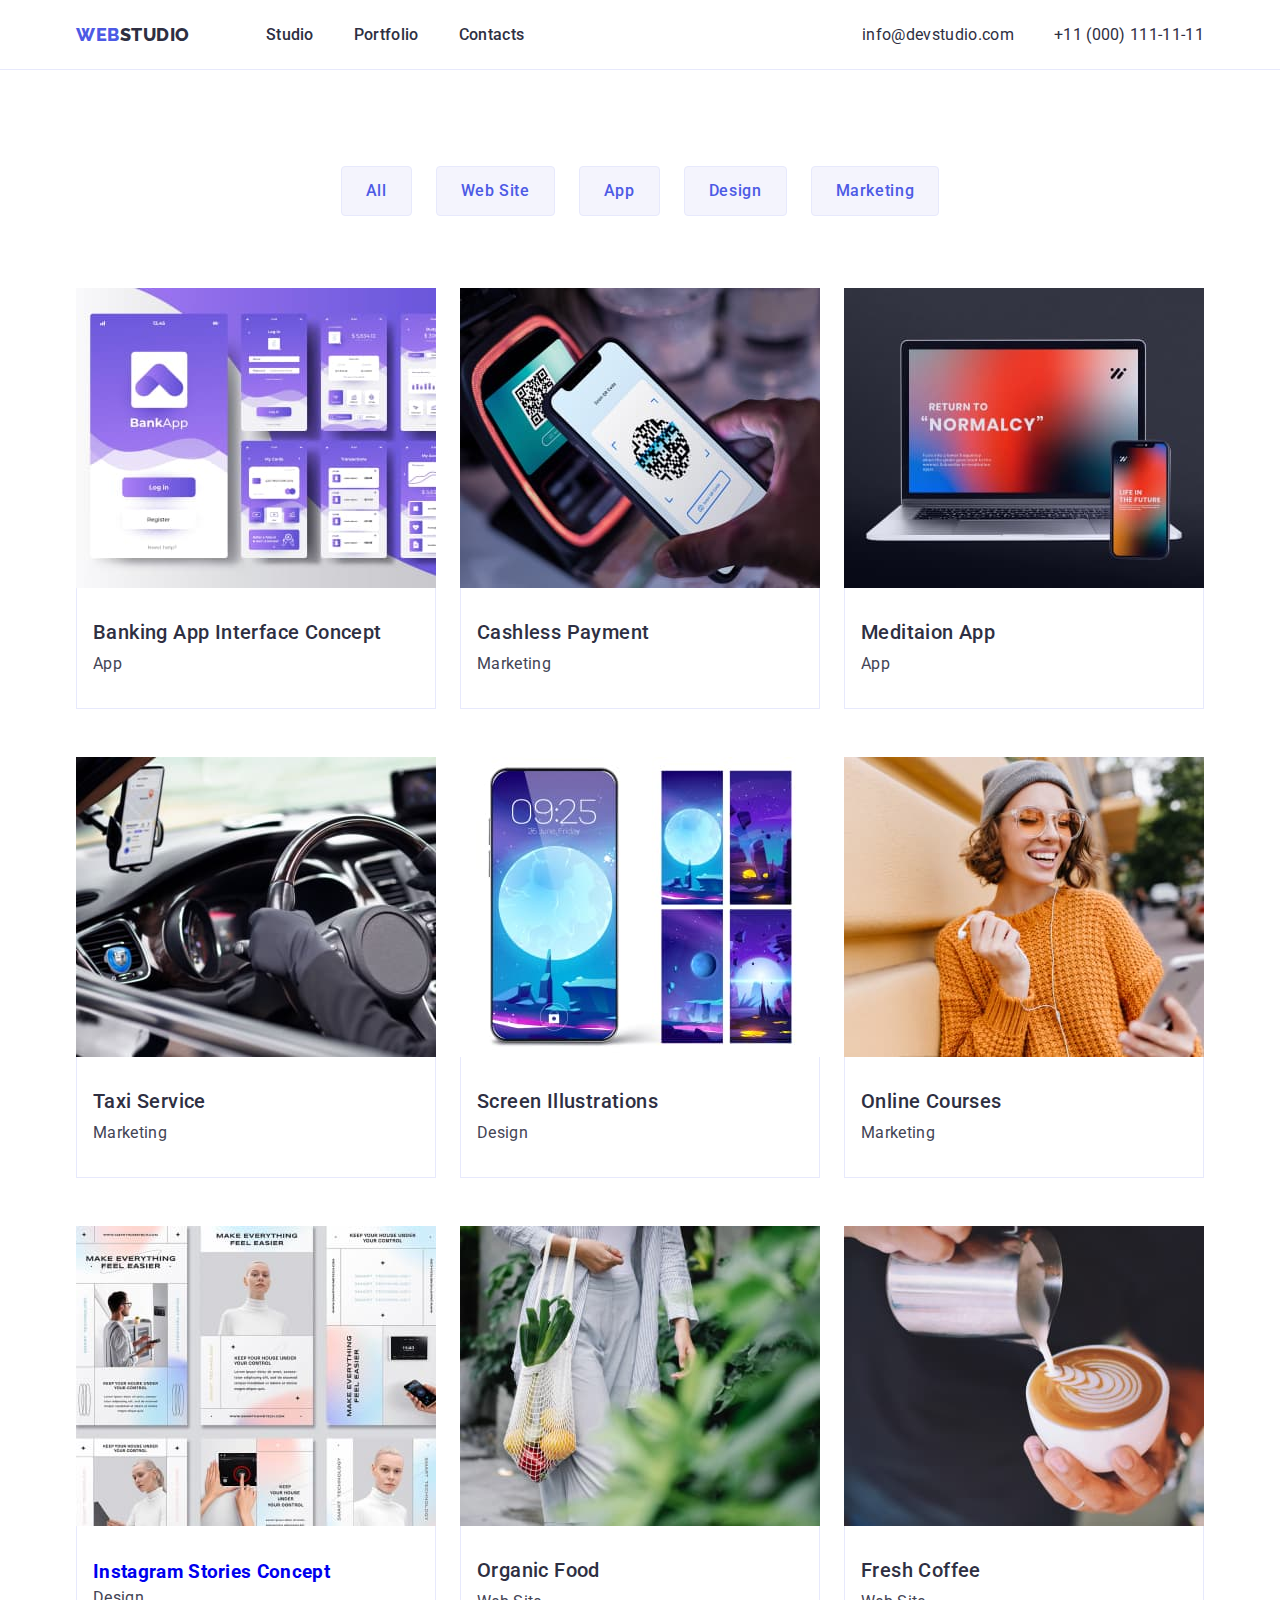
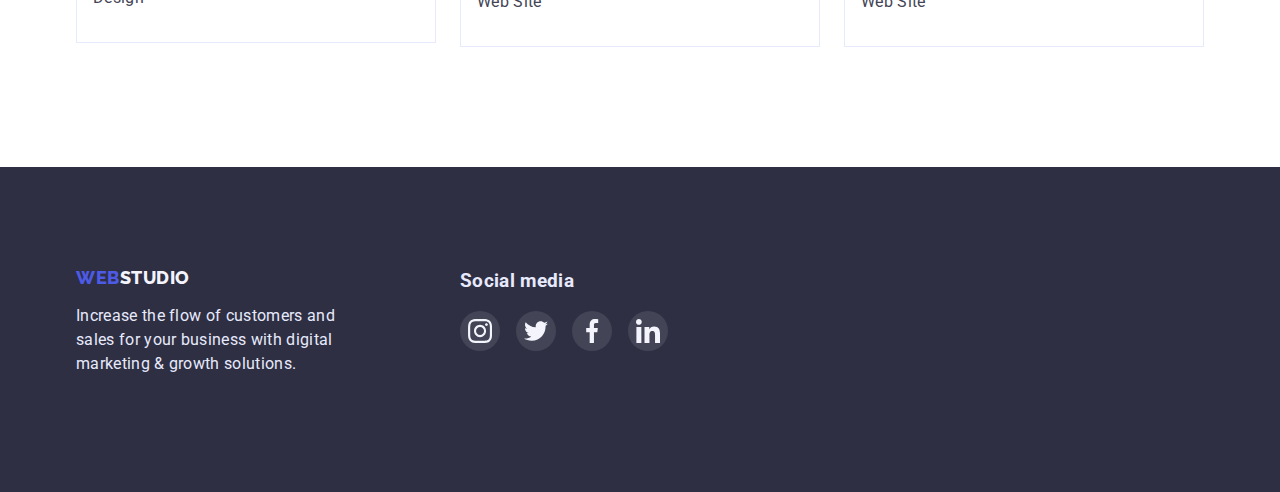
==== commit 9f748894: "yjd" ====
--- a/portfolio.html
+++ b/portfolio.html
@@ -70,104 +70,122 @@
 <!----------------- IMG SECTION ----------------------->
         <ul class="img-sect-list list">
            <li class="img-list">
-             <img src="./images/portfolio/banking.jpg"
-             alt="banking"
-             width="360"
-             height="300"/>
-           <div class="text">
-               <h3 class="portfolio-text-large">Banking App Interface Concept</h3>
-               <p class="portfolio-text-small">App</p>
-           </div>
-           </li>
-
-           <li class="img-list">
-             <img src="./images/portfolio/cashless.jpg"
-             alt="cashless"
-             width="360"
-             height="300"/>
-           <div class="text">
-               <h3 class="portfolio-text-large">Cashless Payment</h3>
-               <p class="portfolio-text-small">Marketing</p>
-           </div>               
-           </li>
-
-           <li class="img-list">
-             <img src="./images/portfolio/meditation.jpg"
-             alt="meditation"
-             width="360"
-             height="300"/>
-           <div class="text">
-               <h3 class="portfolio-text-large">Meditaion App</h3>
-               <p class="portfolio-text-small">App</p>
-           </div>
-           </li>
-
-           <li class="img-list">
-             <img src="./images/portfolio/taxi.jpg"
-             alt="taxi"
-             width="360"
-             height="300"/>
-           <div class="text">
-               <h3 class="portfolio-text-large">Taxi Service</h3>
-               <p class="portfolio-text-small">Marketing</p>
-           </div>
-           </li>
-
-           <li class="img-list">
-             <img src="./images/portfolio/screen.jpg"
-             alt="screen"
-             width="360"
-             height="300"/>
-           <div class="text">
-               <h3 class="portfolio-text-large">Screen Illustrations</h3>
-               <p class="portfolio-text-small">Design</p>
-           </div>               
-           </li>
-
-          <li class="img-list">
-             <img src="./images/portfolio/online.jpg"
-             alt="online"
-             width="360"
-             height="300"/>
-           <div class="text">
-               <h3 class="portfolio-text-large">Online Courses</h3>
-               <p class="portfolio-text-small">Marketing</p>
-           </div> 
-           </li>
-
-           <li class="img-list">
-             <img src="./images/portfolio/instagram.jpg"
-             alt="instagram"
-             width="360"
-             height="300"/>
-           <div class="text">
-               <h3>Instagram Stories Concept</h3>
-               <p class="portfolio-text-small">Design</p>
-           </div>       
-           </li>
-
-           <li class="img-list">
-             <img src="./images/portfolio/organic.jpg"
-             alt="organic"
-             width="360"
-             height="300"/>
-           <div class="text">
-               <h3 class="portfolio-text-large">Organic Food</h3>
-               <p class="portfolio-text-small">Web Site</p>
-           </div>
-           </li>
-
-           <li class="img-list">
-             <img src="./images/portfolio/fresh_coffee.jpg"
-             alt="coffee"
-             width="360"
-             height="300"/>
-           <div class="text">
-               <h3 class="portfolio-text-large">Fresh Coffee</h3>
-               <p class="portfolio-text-small">Web Site</p>
-           </div> 
-           </li>
-        </ul>
+             <a href="/" class="img-sect-link">
+               <img src="./images/portfolio/banking.jpg"
+                    alt="banking"
+                    width="360"
+                    height="300"/>
+               <div class="text">
+                <h3 class="portfolio-text-large">Banking App Interface Concept</h3>
+                <p class="portfolio-text-small">App</p>
+               </div>
+             </a>
+           </li>
+
+           <li class="img-list">
+             <a href="/" class="img-sect-link">
+               <img src="./images/portfolio/cashless.jpg"
+                    alt="cashless"
+                    width="360"
+                    height="300"/>
+               <div class="text">
+                <h3 class="portfolio-text-large">Cashless Payment</h3>
+                <p class="portfolio-text-small">Marketing</p>
+               </div>  
+             </a>             
+           </li>
+
+           <li class="img-list">
+             <a href="/" class="img-sect-link">
+               <img src="./images/portfolio/meditation.jpg"
+                    alt="meditation"
+                    width="360"
+                    height="300"/>
+               <div class="text">
+                <h3 class="portfolio-text-large">Meditaion App</h3>
+                <p class="portfolio-text-small">App</p>
+               </div>
+             </a> 
+           </li>
+
+           <li class="img-list">
+             <a href="/" class="img-sect-link">
+               <img src="./images/portfolio/taxi.jpg"
+                    alt="taxi"
+                    width="360"
+                    height="300"/>
+               <div class="text">
+                <h3 class="portfolio-text-large">Taxi Service</h3>
+                <p class="portfolio-text-small">Marketing</p>
+               </div>
+             </a> 
+           </li>
+
+           <li class="img-list">
+             <a href="/" class="img-sect-link">
+               <img src="./images/portfolio/screen.jpg"
+                    alt="screen"
+                    width="360"
+                    height="300"/>
+               <div class="text">
+                <h3 class="portfolio-text-large">Screen Illustrations</h3>
+                <p class="portfolio-text-small">Design</p>
+               </div>         
+             </a>       
+           </li>
+
+           <li class="img-list">
+             <a href="/" class="img-sect-link">
+               <img src="./images/portfolio/online.jpg"
+                    alt="online"
+                    width="360"
+                    height="300"/>
+               <div class="text">
+                <h3 class="portfolio-text-large">Online Courses</h3>
+                <p class="portfolio-text-small">Marketing</p>
+               </div> 
+             </a> 
+           </li>
+
+           <li class="img-list">
+             <a href="/" class="img-sect-link">
+               <img src="./images/portfolio/instagram.jpg"
+                    alt="instagram"
+                    width="360"
+                    height="300"/>
+               <div class="text">
+                <h3>Instagram Stories Concept</h3>
+                <p class="portfolio-text-small">Design</p>
+               </div>    
+             </a>    
+           </li>
+
+           <li class="img-list">
+             <a href="/" class="img-sect-link">
+               <img src="./images/portfolio/organic.jpg"
+                    alt="organic"
+                    width="360"
+                    height="300"/>
+               <div class="text">
+                <h3 class="portfolio-text-large">Organic Food</h3>
+                <p class="portfolio-text-small">Web Site</p>
+               </div>
+             </a> 
+           </li>
+
+           <li class="img-list">
+             <a href="/" class="img-sect-link">
+               <img src="./images/portfolio/fresh_coffee.jpg"
+                    alt="coffee"
+                    width="360"
+                    height="300"/>
+               <div class="text">
+                <h3 class="portfolio-text-large">Fresh Coffee</h3>
+                <p class="portfolio-text-small">Web Site</p>
+               </div> 
+             </a> 
+           </li>
+         </ul>
         </div>
       </section>
     </main>
--- a/css/styles.css
+++ b/css/styles.css
@@ -272,12 +272,13 @@
     margin-bottom: 8px;
     line-height: 0.83;
     letter-spacing: 0.02em;
-    padding-top: 8px;
+    margin-top: 8px;
 }
 
 .about-name-text {
     color: var(--description-tel-mail-color);
     font-weight: 400;
+    margin-bottom: 0px;
 
 } 
 
@@ -400,7 +401,7 @@
 
 .customers-link {
 	color: #8e8f99;
-	border: 2px solid #8e8f99;
+	border: 1px solid #8e8f99;
 	border-radius: 4px;
 	width: 100%;
 	height: 100%;
@@ -416,18 +417,6 @@
 
 .customers-icon {
 	fill: currentColor;
-}
-
-.modal-btn {
-    background: #F4F4FD;
-    color: var(--color-link);
-    border: 1px solid #e7e9fc;
-    font-family: inherit;
-    font-weight: 500;
-    font-size: 16px;
-    line-height: 1.5;
-    letter-spacing: 0.04em;
-    padding: 12px 24px; 
 }
 
 /* ---  FOOTER SECTION  --- */
@@ -471,6 +460,11 @@
     color: var(--color-text); 
     margin-bottom: 16px; 
     max-width: 264px; 
+}
+
+.social-text {
+    font-family: inherit;
+    font-weight: 500;
 }
 
 .icon {  
@@ -535,12 +529,22 @@
     padding: 12px 24px;
 }
 
+.modal-btn:hover,
+.modal-btn:focus {
+    box-shadow: var(--brand-color);
+    background: var(--color-link);
+    color: var(--color-text);
+    border-color: var(--color-link);
+}
+
 .btn:hover,
 .btn:focus {   
-    background-color: #404BBF;
+    background-color: var(--ocean);
     box-shadow: 0px 3px 1px rgba(0, 0, 0, 0.1), 
         0px 2px 1px rgba(0, 0, 0, 0.08),
         0px 2px 2px rgba(0, 0, 0, 0.12);
+        color: var(--color-text);
+        border-color: var(--color-link);
 }
 
 /* ---  IMG SECTION  --- */
@@ -568,10 +572,10 @@
         0px 2px 1px rgba(46, 47, 66, 0.08);
 }
 
-.modal-btn:hover {
-    background: var(--color-link);
-    color: var(--color-text);
-    border-color: var(--color-link);
+.img-sect-link:is(:hover,:focus){
+    box-shadow: 0px 1px 6px rgba(46, 47, 66, 0.08),
+        0px 1px 1px rgba(46, 47, 66, 0.16), 
+        0px 2px 1px rgba(46, 47, 66, 0.08);
 }
 
 .portfolio-text-large {
@@ -586,3 +590,4 @@
 .portfolio-text-small {
     color: #434455; 
 }
+
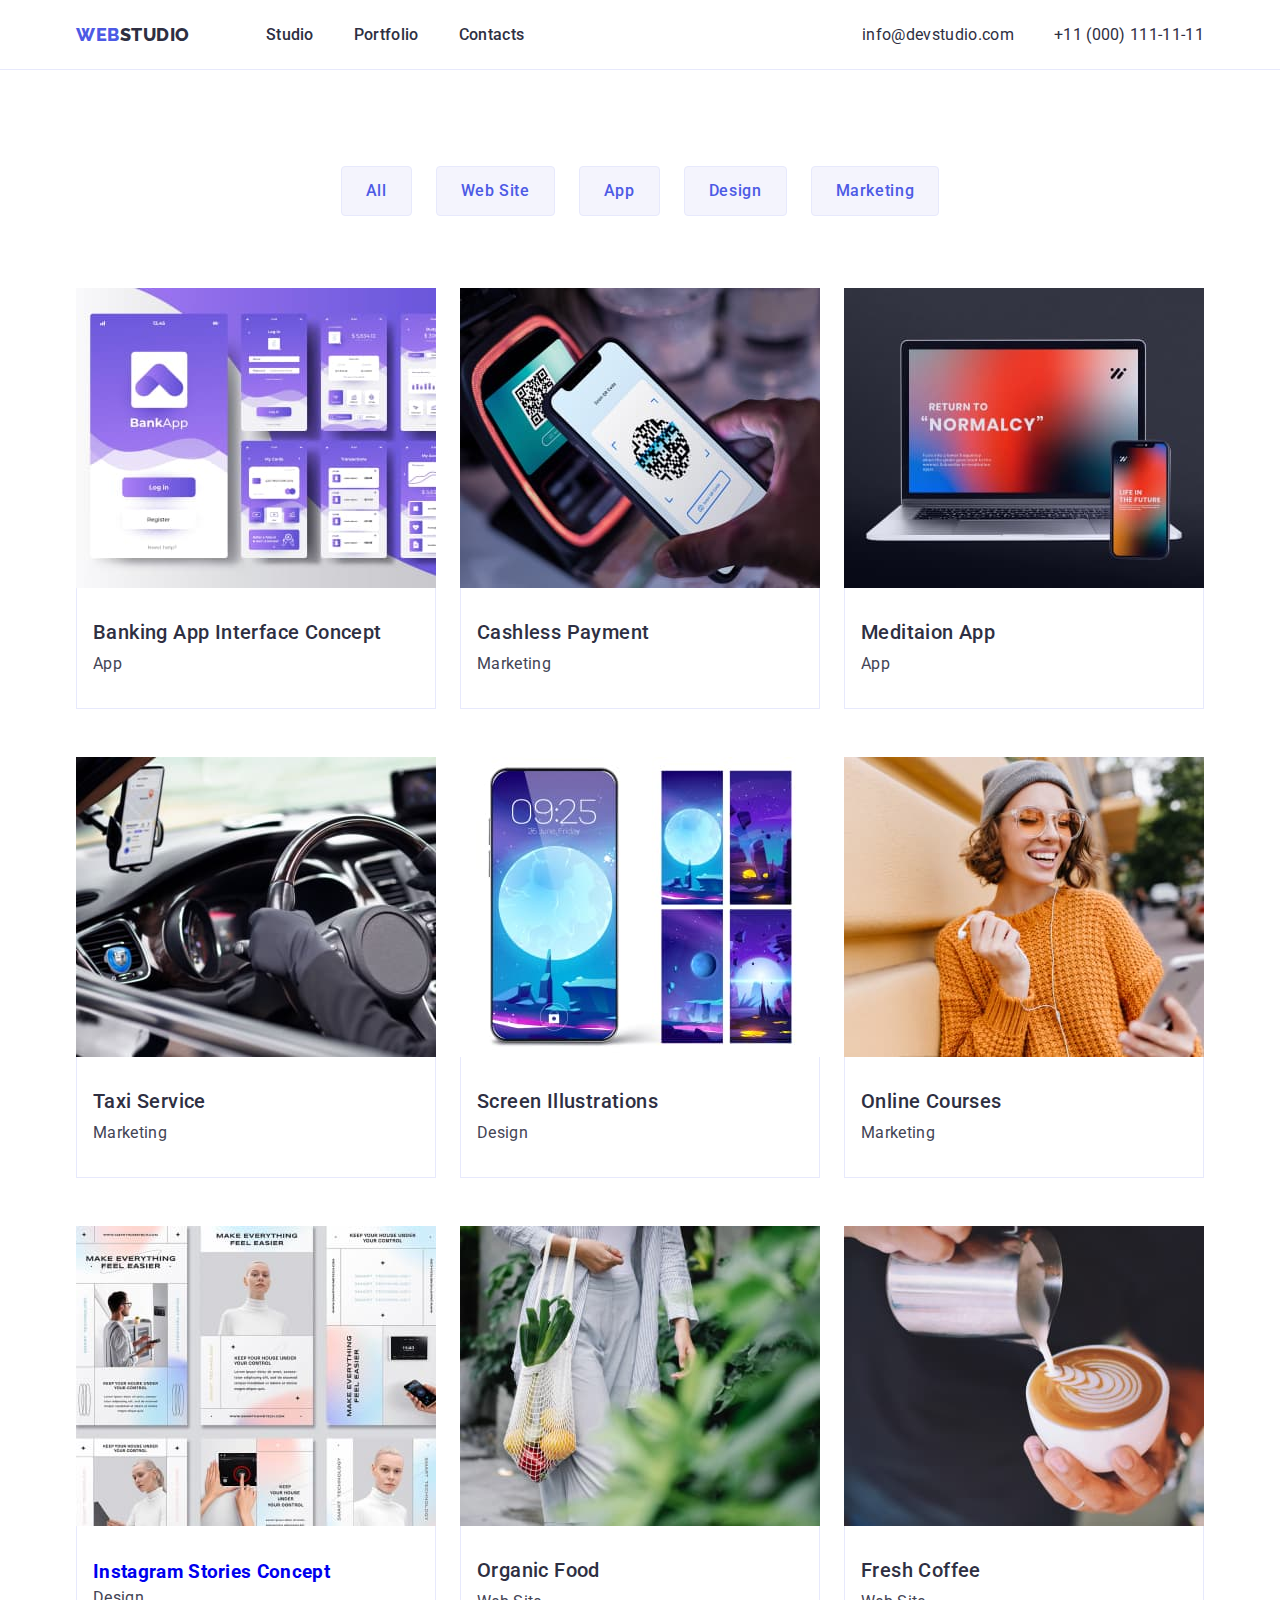
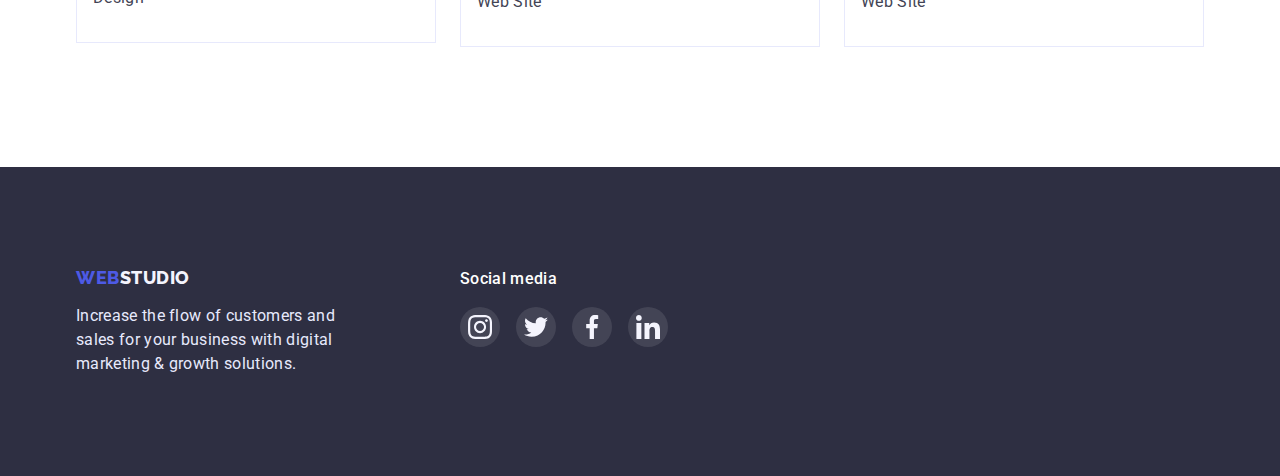
==== commit 70629ad5: "Update portfolio.html" ====
--- a/portfolio.html
+++ b/portfolio.html
@@ -201,7 +201,7 @@
       </p>
     </div>
     <div>
-     <h3 class="footer-text">Social media</h3>
+      <h3 class="social-text footer-text">Social media</h3>
 
      <ul class="footer-social-list list">
        <li class="footer-sicial-item">
--- a/css/styles.css
+++ b/css/styles.css
@@ -82,6 +82,10 @@
 
 .header {
     border-bottom: 1px solid var(--color-text);
+    box-shadow: var(--brand-color);
+}
+.header:hover {
+    box-shadow: var(--brand-color);
 }
 
 .header .container {
@@ -278,7 +282,7 @@
 .about-name-text {
     color: var(--description-tel-mail-color);
     font-weight: 400;
-    margin-bottom: 0px;
+    margin-bottom: 120px;
 
 } 
 
@@ -458,13 +462,17 @@
 
 .footer-text { 
     color: var(--color-text); 
-    margin-bottom: 16px; 
     max-width: 264px; 
 }
 
 .social-text {
     font-family: inherit;
     font-weight: 500;
+    margin-bottom: 16px;
+    font-size: 16px;
+    line-height: 24px;
+    letter-spacing: 0.02em;
+    color: #FFFFFF;
 }
 
 .icon {  
@@ -566,10 +574,14 @@
     border-top: none;
 }
 
-.img-list:hover {
+/* .img-list:hover {
     box-shadow: 0px 1px 6px rgba(46, 47, 66, 0.08),
         0px 1px 1px rgba(46, 47, 66, 0.16), 
         0px 2px 1px rgba(46, 47, 66, 0.08);
+} */
+
+.img-sect-link {
+    display: block;
 }
 
 .img-sect-link:is(:hover,:focus){
